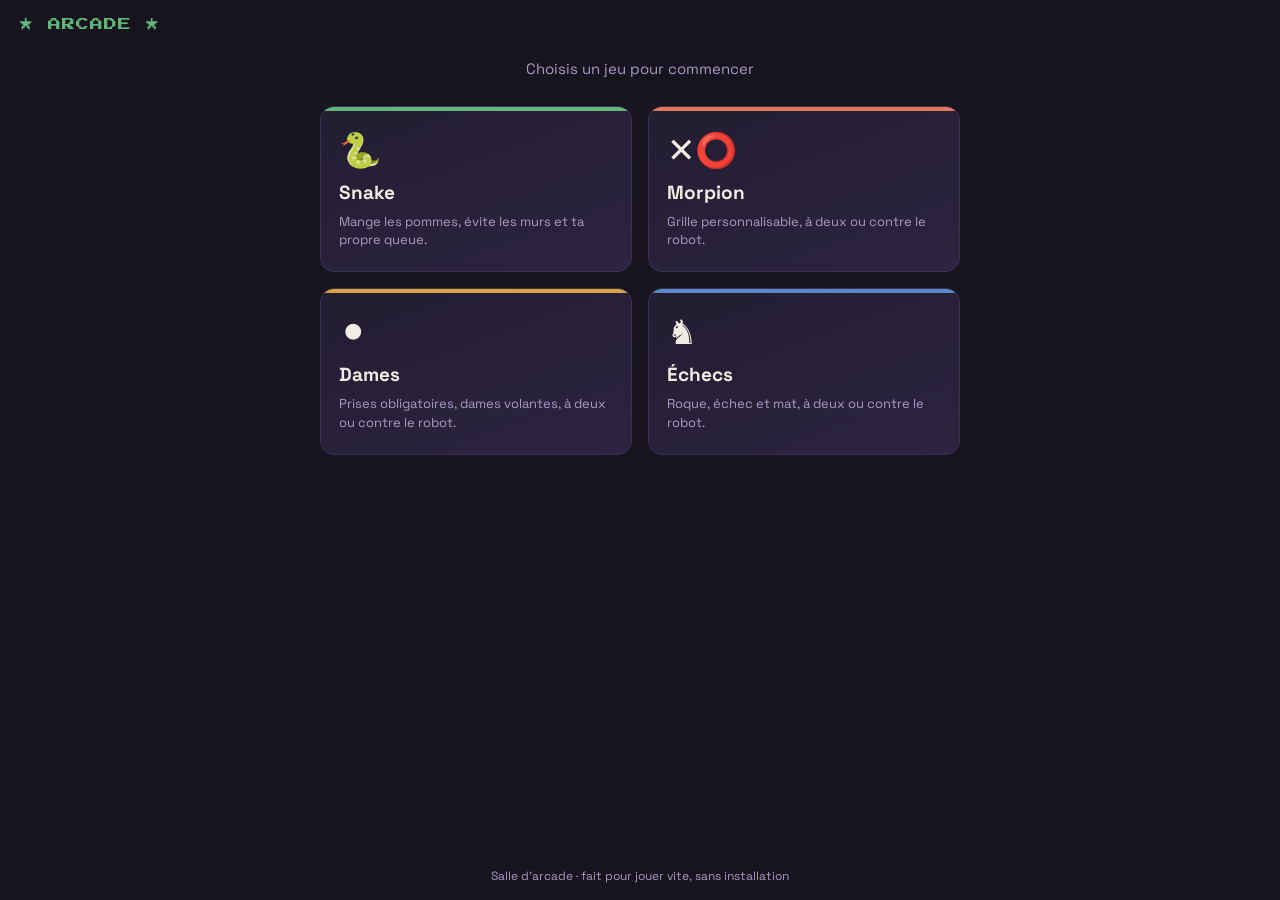
==== index.html @ a46475db "Add files via upload" ====
<!DOCTYPE html>
<html lang="fr">
<head>
<meta charset="UTF-8">
<meta name="viewport" content="width=device-width, initial-scale=1">
<title>Salle d'arcade</title>
<link rel="preconnect" href="https://fonts.googleapis.com">
<link href="https://fonts.googleapis.com/css2?family=Space+Grotesk:wght@400;500;700&family=Press+Start+2P&display=swap" rel="stylesheet">
<link rel="stylesheet" href="style.css">
</head>
<body>
<div class="brand">★ ARCADE ★</div>
<main>
  <p class="tagline">Choisis un jeu pour commencer</p>
  <div class="grid">
    <a class="cab" style="--c:var(--snake)" href="snake.html">
      <span class="icon">🐍</span><h3>Snake</h3>
      <p>Mange les pommes, évite les murs et ta propre queue.</p>
    </a>
    <a class="cab" style="--c:var(--ttt)" href="morpion.html">
      <span class="icon">✕⭕</span><h3>Morpion</h3>
      <p>Grille personnalisable, à deux ou contre le robot.</p>
    </a>
    <a class="cab" style="--c:var(--dames)" href="dames.html">
      <span class="icon">⚫</span><h3>Dames</h3>
      <p>Prises obligatoires, dames volantes, à deux ou contre le robot.</p>
    </a>
    <a class="cab" style="--c:var(--chess)" href="echecs.html">
      <span class="icon">♞</span><h3>Échecs</h3>
      <p>Roque, échec et mat, à deux ou contre le robot.</p>
    </a>
  </div>
</main>
<footer class="hint">Salle d'arcade · fait pour jouer vite, sans installation</footer>
</body>
</html>
---- style.css ----
:root{
  --bg:#17131f; --panel:#231d31; --panel2:#2c2440; --ink:#f2ede4; --dim:#a99cc4;
  --line:#3a3153;
  --snake:#5fb87a; --ttt:#e0785a; --dames:#d9a441; --chess:#5b8ac9;
  --accent:var(--snake);
}
*{box-sizing:border-box;}
html,body{height:100%;}
body{
  margin:0; background:var(--bg); color:var(--ink);
  font-family:'Space Grotesk',system-ui,sans-serif;
  min-height:100%; display:flex; flex-direction:column;
  padding-top:env(safe-area-inset-top,0px); padding-bottom:env(safe-area-inset-bottom,0px);
}
.brand{
  font-family:'Press Start 2P',monospace; font-size:13px; letter-spacing:1px;
  color:var(--accent); padding:18px 20px 0;
}
.topbar{
  display:flex; align-items:center; gap:14px; padding:14px 20px;
  border-bottom:1px solid var(--line);
}
.backBtn{
  background:var(--panel); color:var(--ink); border:1px solid var(--line); border-radius:8px;
  padding:8px 14px; font:inherit; font-size:14px; cursor:pointer; text-decoration:none; display:inline-block;
}
.backBtn:hover{border-color:var(--accent);}
.gameTitle{font-weight:700; font-size:18px; color:var(--accent);}
main{flex:1; display:flex; flex-direction:column; align-items:center; padding:24px 16px 40px; gap:18px;}

/* menu principal */
.tagline{color:var(--dim); margin:4px 0 10px; text-align:center; font-size:15px;}
.grid{display:grid; grid-template-columns:1fr 1fr; gap:16px; width:100%; max-width:640px;}
@media (max-width:480px){.grid{grid-template-columns:1fr;}}
.cab{
  --c:var(--snake);
  border:1px solid var(--line); background:linear-gradient(160deg,var(--panel),var(--panel2));
  border-radius:14px; padding:22px 18px; cursor:pointer; text-align:left; color:var(--ink);
  font-family:inherit; display:flex; flex-direction:column; gap:8px; position:relative; overflow:hidden;
  text-decoration:none;
}
.cab::before{content:""; position:absolute; inset:0 0 auto 0; height:4px; background:var(--c);}
.cab .icon{font-size:34px;}
.cab h3{margin:0; font-size:19px;}
.cab p{margin:0; color:var(--dim); font-size:13px; line-height:1.4;}
.cab:hover{border-color:var(--c);}

/* écran de démarrage (choix du mode) */
.startScreen{display:flex; flex-direction:column; align-items:center; gap:22px; max-width:420px; width:100%;}
.optionGroup{width:100%; display:flex; flex-direction:column; gap:8px;}
.optionGroup .label{color:var(--dim); font-size:13px;}
.optionRow{display:flex; gap:8px; flex-wrap:wrap;}
.optBtn{
  flex:1; min-width:90px; background:var(--panel); border:1px solid var(--line); color:var(--ink);
  border-radius:8px; padding:10px 12px; font:inherit; font-size:14px; cursor:pointer;
}
.optBtn.selected{border-color:var(--accent); background:var(--panel2); color:var(--accent);}
.actionBtn{
  background:var(--accent); color:#1a1520; border:none; border-radius:8px; padding:12px 26px;
  font:inherit; font-weight:700; cursor:pointer; font-size:15px;
}
.actionBtn:hover{filter:brightness(1.1);}
.actionBtn:disabled{opacity:.5; cursor:not-allowed;}

/* jeu */
.statusRow{display:flex; gap:18px; align-items:center; justify-content:center; flex-wrap:wrap;}
.pill{background:var(--panel); border:1px solid var(--line); border-radius:999px; padding:6px 14px; font-size:14px;}
.pill strong{color:var(--accent);}

/* snake */
#snakeCanvas{background:#100d18; border:1px solid var(--line); border-radius:10px; max-width:100%; touch-action:none;}
.padWrap{display:grid; grid-template-columns:repeat(3,52px); gap:6px; justify-content:center;}
.padWrap button{background:var(--panel); border:1px solid var(--line); color:var(--ink); border-radius:8px; height:44px; font-size:18px; cursor:pointer;}
.padWrap button:active{background:var(--panel2);}
.padEmpty{visibility:hidden;}

/* morpion */
.tttGrid{display:grid; gap:6px;}
.tttCell{background:var(--panel); border:1px solid var(--line); border-radius:8px; display:flex; align-items:center; justify-content:center; cursor:pointer; color:var(--ink);}
.tttCell.win{border-color:var(--accent); box-shadow:0 0 0 2px var(--accent) inset;}

/* dames / échecs */
.board8{display:grid; grid-template-columns:repeat(8,44px); grid-template-rows:repeat(8,44px); border:2px solid var(--line); border-radius:6px; overflow:hidden;}
@media (max-width:480px){.board8{grid-template-columns:repeat(8,38px); grid-template-rows:repeat(8,38px);}}
.sq{display:flex; align-items:center; justify-content:center; font-size:26px; cursor:pointer; position:relative; user-select:none;}
.sq.light{background:#3b3350;} .sq.dark{background:#241e35;}
.sq.sel{outline:2px solid var(--accent); outline-offset:-2px;}
.sq.check{outline:2px solid #e0524a; outline-offset:-2px;}
.sq.move::after{content:""; position:absolute; width:14px; height:14px; border-radius:50%; background:var(--accent); opacity:.7;}
.sq.move.hasPiece::after{width:100%; height:100%; border-radius:0; background:transparent; border:3px solid var(--accent); opacity:.9; box-sizing:border-box;}
.piece-w{color:#f4efe4;} .piece-b{color:#0d0a14; text-shadow:0 0 2px #b9adfa;}

footer.hint{color:var(--dim); font-size:12px; text-align:center; margin-top:auto; padding:16px;}
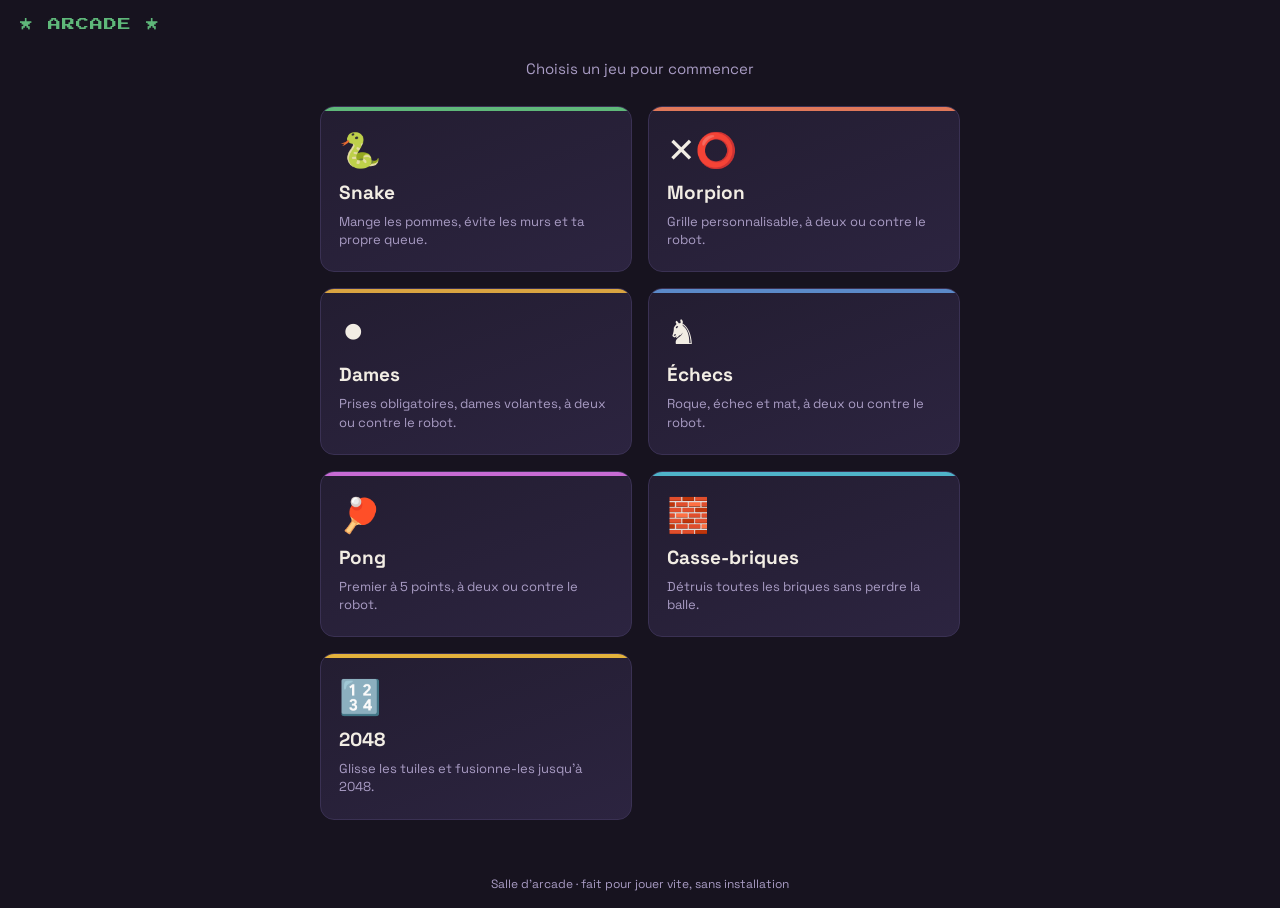
==== commit 9de0a38b: "Add files via upload" ====
--- a/index.html
+++ b/index.html
@@ -29,6 +29,18 @@
       <span class="icon">♞</span><h3>Échecs</h3>
       <p>Roque, échec et mat, à deux ou contre le robot.</p>
     </a>
+    <a class="cab" style="--c:var(--pong)" href="pong.html">
+      <span class="icon">🏓</span><h3>Pong</h3>
+      <p>Premier à 5 points, à deux ou contre le robot.</p>
+    </a>
+    <a class="cab" style="--c:var(--brick)" href="breakout.html">
+      <span class="icon">🧱</span><h3>Casse-briques</h3>
+      <p>Détruis toutes les briques sans perdre la balle.</p>
+    </a>
+    <a class="cab" style="--c:var(--t2048)" href="2048.html">
+      <span class="icon">🔢</span><h3>2048</h3>
+      <p>Glisse les tuiles et fusionne-les jusqu'à 2048.</p>
+    </a>
   </div>
 </main>
 <footer class="hint">Salle d'arcade · fait pour jouer vite, sans installation</footer>
--- a/style.css
+++ b/style.css
@@ -2,6 +2,7 @@
   --bg:#17131f; --panel:#231d31; --panel2:#2c2440; --ink:#f2ede4; --dim:#a99cc4;
   --line:#3a3153;
   --snake:#5fb87a; --ttt:#e0785a; --dames:#d9a441; --chess:#5b8ac9;
+  --pong:#c76bd4; --brick:#4fb3c9; --t2048:#e3b23c;
   --accent:var(--snake);
 }
 *{box-sizing:border-box;}
@@ -67,12 +68,27 @@
 .pill{background:var(--panel); border:1px solid var(--line); border-radius:999px; padding:6px 14px; font-size:14px;}
 .pill strong{color:var(--accent);}
 
-/* snake */
-#snakeCanvas{background:#100d18; border:1px solid var(--line); border-radius:10px; max-width:100%; touch-action:none;}
+/* jeux canvas (snake, pong, casse-briques...) */
+.gameCanvas{background:#070a0f; border:1px solid var(--line); border-radius:10px; max-width:100%; height:auto; touch-action:none;}
+.canvas-container{position:relative; display:inline-block; max-width:100%; line-height:0;}
+.overlay{position:absolute; inset:0; display:flex; align-items:center; justify-content:center; background:rgba(10,8,15,.8); border-radius:10px; text-align:center;}
+.overlay.hidden{display:none;}
+.overlay-content{display:flex; flex-direction:column; gap:10px; align-items:center; padding:20px;}
+.overlay-icon{font-size:42px;}
+.overlay-content h2{margin:0; color:var(--accent); font-size:20px;}
+.overlay-content p{margin:0; color:var(--dim); font-size:14px; max-width:260px; line-height:1.4;}
+.controls{display:grid; grid-template-columns:repeat(3,52px); gap:6px; justify-content:center;}
+.control{background:var(--panel); border:1px solid var(--line); color:var(--ink); border-radius:8px; height:44px; font-size:18px; cursor:pointer;}
+.control:active{background:var(--panel2);}
+.control.empty{visibility:hidden;}
 .padWrap{display:grid; grid-template-columns:repeat(3,52px); gap:6px; justify-content:center;}
 .padWrap button{background:var(--panel); border:1px solid var(--line); color:var(--ink); border-radius:8px; height:44px; font-size:18px; cursor:pointer;}
 .padWrap button:active{background:var(--panel2);}
 .padEmpty{visibility:hidden;}
+
+/* 2048 */
+.grid2048{display:grid; gap:8px; background:var(--panel); padding:8px; border-radius:10px;}
+.tile2048{display:flex; align-items:center; justify-content:center; border-radius:6px; font-weight:700; background:var(--panel2); color:var(--ink); transition:background .12s;}
 
 /* morpion */
 .tttGrid{display:grid; gap:6px;}
